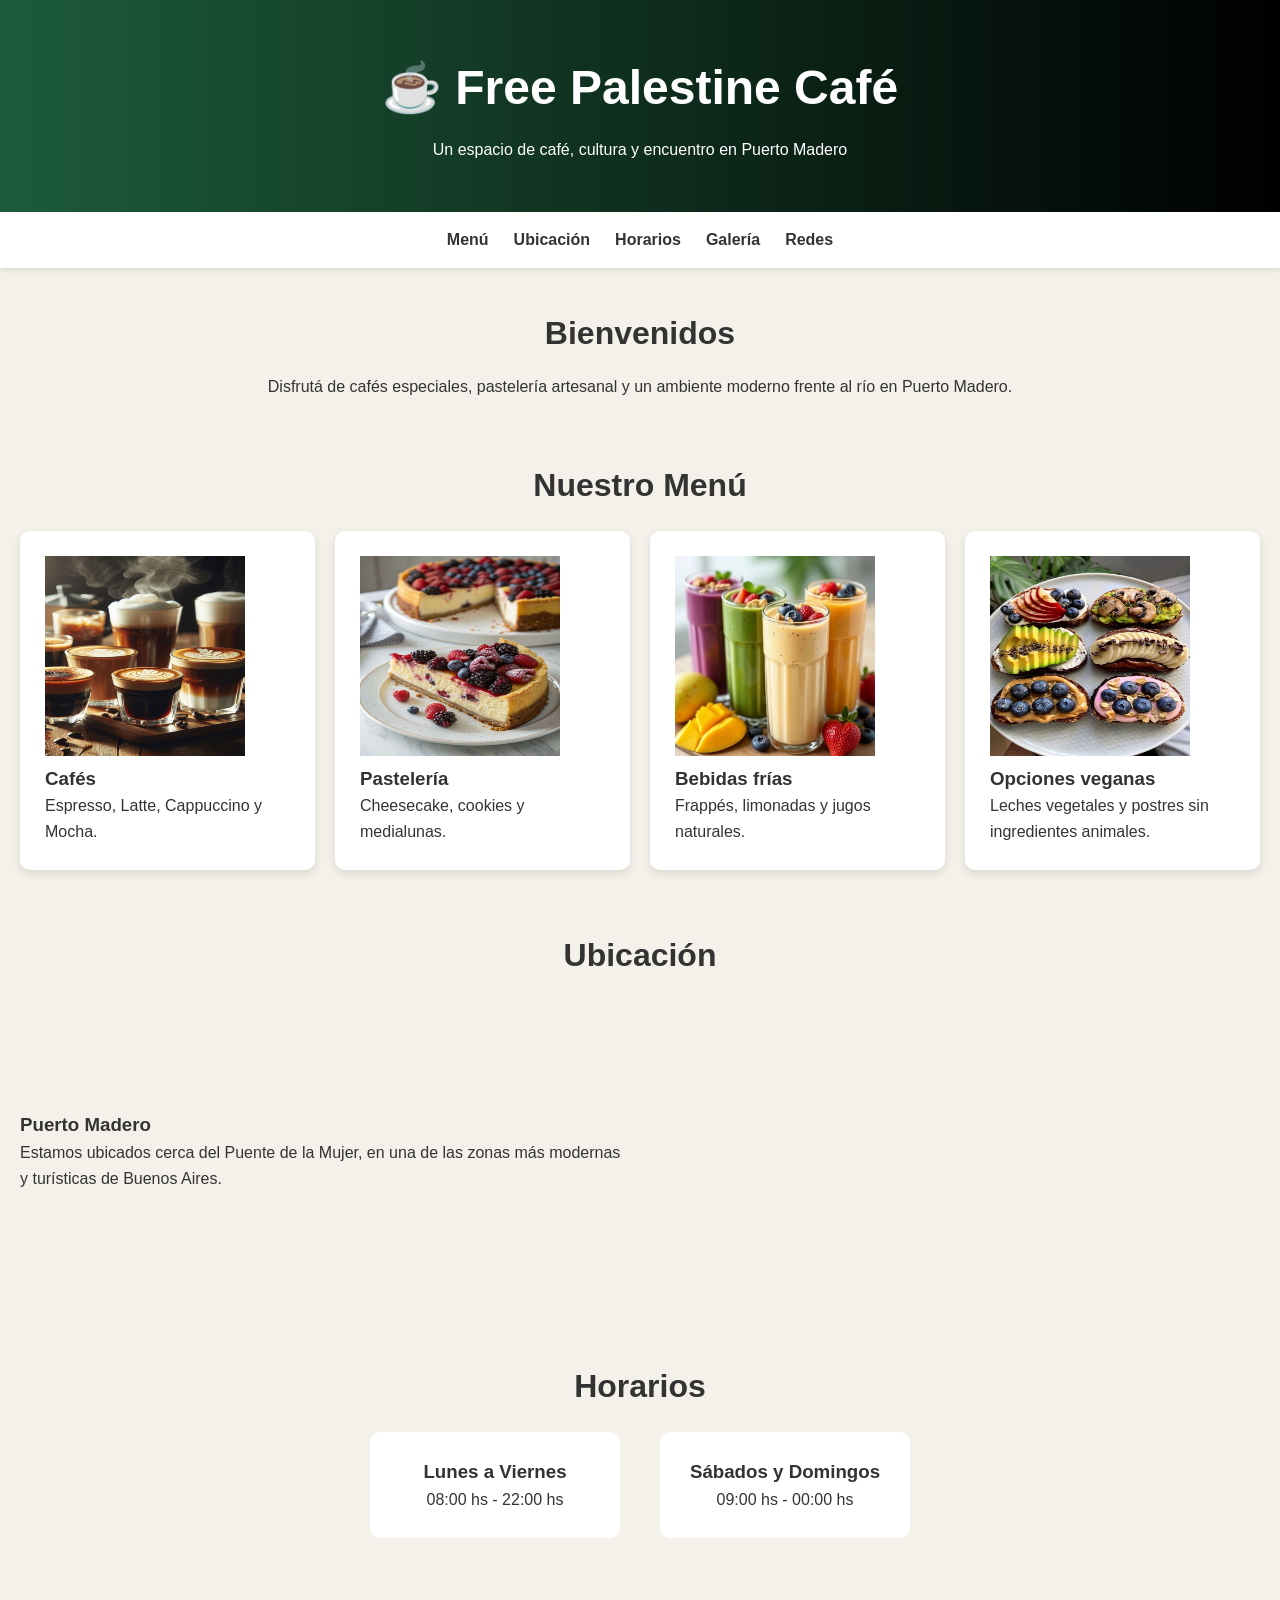
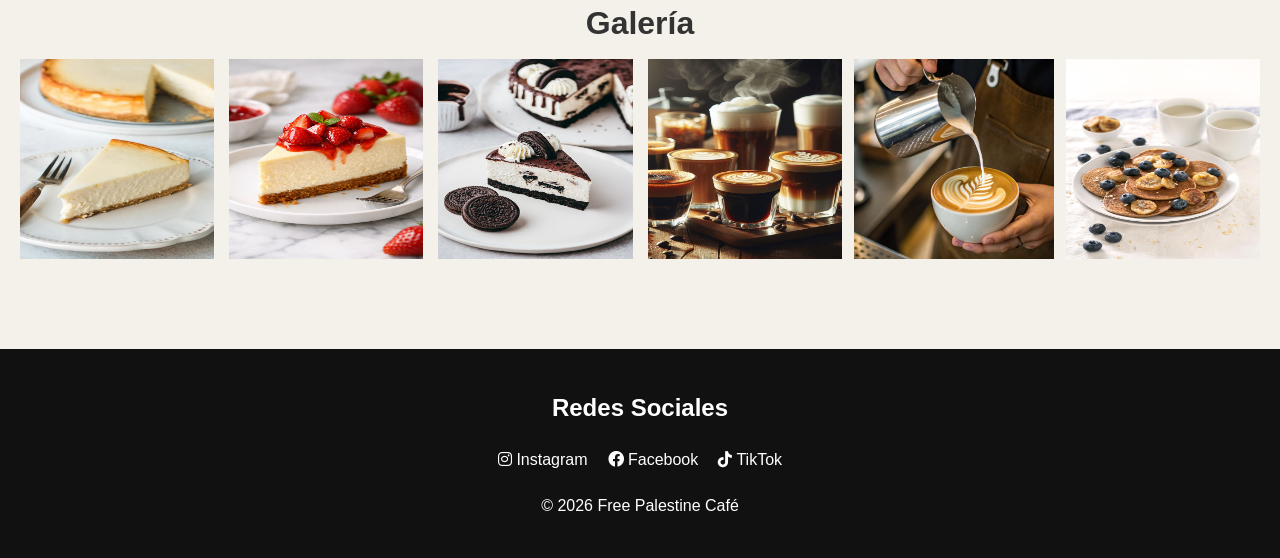
==== index.html @ 164da71c "primer commit" ====
<!DOCTYPE html>
<html lang="es">

<head>
    <meta charset="UTF-8">
    <meta name="viewport" content="width=device-width, initial-scale=1.0">
    <title>Free Palestine Café</title>
    <link rel="stylesheet" href="./CSS/style.css">
    <link rel="stylesheet" href="https://cdnjs.cloudflare.com/ajax/libs/font-awesome/6.0.0/css/all.min.css">

</head>

<body>

    <!-- HEADER -->
    <header>
        <h1>☕ Free Palestine Café</h1>
        <p>Un espacio de café, cultura y encuentro en Puerto Madero</p>
    </header>

    <!-- NAV -->
    <nav>
        <a href="#menu">Menú</a>
        <a href="#ubicacion">Ubicación</a>
        <a href="#horarios">Horarios</a>
        <a href="#galeria">Galería</a>
        <a href="#redes">Redes</a>
    </nav>

    <!-- MAIN -->
    <main>

        <!-- HERO -->
        <section class="hero">
            <h2>Bienvenidos</h2>
            <p>
                Disfrutá de cafés especiales, pastelería artesanal y un ambiente moderno
                frente al río en Puerto Madero.
            </p>
        </section>

        <section id="menu">
            <h2>Nuestro Menú</h2>

            <div class="menu-grid">

                <article class="card"><a href="./bebidas.html">
                    <img src="./img/Coffee time.jfif" alt="">
                    <h3>Cafés</h3>
                    <p>Espresso, Latte, Cappuccino y Mocha.</p>
                    </a>
                </article>

                <article class="card"><a href="./bebidas.html">
                    <img src="./img/cheesecake raspberry.jfif" alt="">
                    <h3>Pastelería</h3>
                    <p>Cheesecake, cookies y medialunas.</p>
                </a>
                </article>

                <article class="card"><a href="./bebidas.html">
                    <img src="./img/iced smoothies.jfif" alt="">
                    <h3>Bebidas frías</h3>
                    <p>Frappés, limonadas y jugos naturales.</p>
                </a>
                </article>

                <article class="card"><a href="./bebidas.html">
                    <img src="./img/tostadas veganas (1).jfif" alt="">
                    <h3>Opciones veganas</h3>
                    <p>Leches vegetales y postres sin ingredientes animales.</p>
                </a>
                </article>

            </div>
        </section>

        <!-- UBICACION -->
        <section id="ubicacion">
            <h2>Ubicación</h2>

            <div class="ubicacion-flex">

                <div class="texto-ubicacion">
                    <h3>Puerto Madero</h3>
                    <p>
                        Estamos ubicados cerca del Puente de la Mujer,
                        en una de las zonas más modernas y turísticas de Buenos Aires.
                    </p>
                </div>

                <iframe
                    src="https://www.google.com/maps/embed?pb=!1m18!1m12!1m3!1d3282.675159501353!2d-58.364756!3d-34.611778!2m3!1f0!2f0!3f0!3m2!1i1024!2i768!4f13.1!3m3!1m2!1s0x95a33537e3f0d3f1%3A0x4f0a8f9c6b5d0f0!2sPuerto%20Madero!5e0!3m2!1ses!2sar!4v0000000000000"
                    allowfullscreen=""
                    loading="lazy">
                </iframe>

            </div>
        </section>

        <!-- HORARIOS -->
        <section id="horarios">
            <h2>Horarios</h2>

            <div class="horarios">
                <div>
                    <h3>Lunes a Viernes</h3>
                    <p>08:00 hs - 22:00 hs</p>
                </div>

                <div>
                    <h3>Sábados y Domingos</h3>
                    <p>09:00 hs - 00:00 hs</p>
                </div>
            </div>
        </section>

        <!-- GALERIA -->
        <section id="galeria">
            <h2>Galería</h2>

            <div class="galeria-grid">

                <div class="imagen"><img src="./img/New York Cheesecake.jfif" alt=""></div>
                <div class="imagen"><img src="./img/cheesecake strawberry.jfif" alt=""></div>
                <div class="imagen"><img src="./img/cheesecake.jfif" alt=""></div>
                <div class="imagen"><img src="./img/Coffee time.jfif" alt=""></div>
                <div class="imagen"><img src="./img/coffee.jfif" alt=""></div>
                <div class="imagen"><img src="./img/panqueque veganas.jfif" alt=""></div>

            </div>
        </section>

    </main>

    <!-- FOOTER -->
    <footer id="redes">

        <h2>Redes Sociales</h2>

        <div class="redes">
            <a href="#"><i class="fa-brands fa-instagram"></i>  Instagram</a>
            <a href="#"><i class="fa-brands fa-facebook"></i>  Facebook</a>
            <a href="#"><i class="fa-brands fa-tiktok"></i>  TikTok</a>
        </div>

        <p>© 2026 Free Palestine Café</p>

    </footer>

</body>

</html>
---- CSS/style.css ----
/* RESETEO DE TODA LA PAGINA */
* {
    margin: 0;
    padding: 0;
    box-sizing: border-box;
}

/* BODY (CUERPO) */
body {
    font-family: Arial, Helvetica, sans-serif;
    background-color: #f4f1ea;
    color: #333;
    line-height: 1.6;
}

/* HEADER (CABECERA) */
header {
    background: linear-gradient(to right, #1d5c3c, #000);
    color: white;
    text-align: center;
    padding: 50px 20px;
}

header h1 {
    font-size: 3rem;
    margin-bottom: 10px;
}


nav {
    background-color: white;
    padding: 15px;
    display: flex;
    justify-content: center;
    gap: 25px;
    box-shadow: 0 2px 5px rgba(0, 0, 0, 0.1);
}

nav a {
    text-decoration: none;
    color: #333;
    font-weight: bold;
}

nav a:hover {
    color: #1d5c3c;
}

/* MAIN (PRINCIPAL) */
main {
    padding: 40px 20px;
}


.hero {
    text-align: center;
    margin-bottom: 60px;
}

.hero h2 {
    font-size: 2rem;
    margin-bottom: 15px;
}

/* TITULOS */
section h2 {
    margin-bottom: 20px;
    text-align: center;
    font-size: 2rem;
}

/* MENU GRID */
.menu-grid {
    display: grid;
    grid-template-columns: repeat(auto-fit, minmax(220px, 1fr));
    gap: 20px;
    margin-bottom: 60px;
    
    
}

.card {
    background-color: white;
    padding: 25px;
    border-radius: 10px;
    box-shadow: 0 4px 10px rgba(0,0,0,0.1);
    align-items: center;
}

/* UBICACION FLEX */
.ubicacion-flex {
    display: flex;
    gap: 30px;
    align-items: center;
    flex-wrap: wrap;
    margin-bottom: 60px;
}

.texto-ubicacion {
    flex: 1;
}

iframe {
    flex: 1;
    min-width: 300px;
    height: 300px;
    border: 0;
    border-radius: 10px;
}

/* HORARIOS */
.horarios {
    display: flex;
    justify-content: center;
    gap: 40px;
    flex-wrap: wrap;
    margin-bottom: 60px;
}

.horarios div {
    background-color: white;
    padding: 25px;
    border-radius: 10px;
    width: 250px;
    text-align: center;
}

/* GALERIA GRID */
.galeria-grid {
    display: grid;
    grid-template-columns: repeat(auto-fit, minmax(180px, 1fr));
    gap: 15px;
    margin-bottom: 60px;
}

.imagen {
    height: 180px;
    background-color: #d9d9d9;
    border-radius: 10px;
    display: flex;
    justify-content: center;
    align-items: center;
    font-weight: bold;
}

/* FOOTER */
footer {
    background-color: #111;
    color: white;
    text-align: center;
    padding: 40px 20px;
}

.redes {
    display: flex;
    justify-content: center;
    gap: 20px;
    margin: 20px 0;
}

.redes a {
    color: white;
    text-decoration: none;
}

.redes a:hover {
    color: #4caf50;
}

img {
    width: 200px;
    height: 200px;
}

article{
    display: flex;
    flex-direction: column;
    align-items: center;
}

a {
    text-decoration: none;
    color: #333;
}
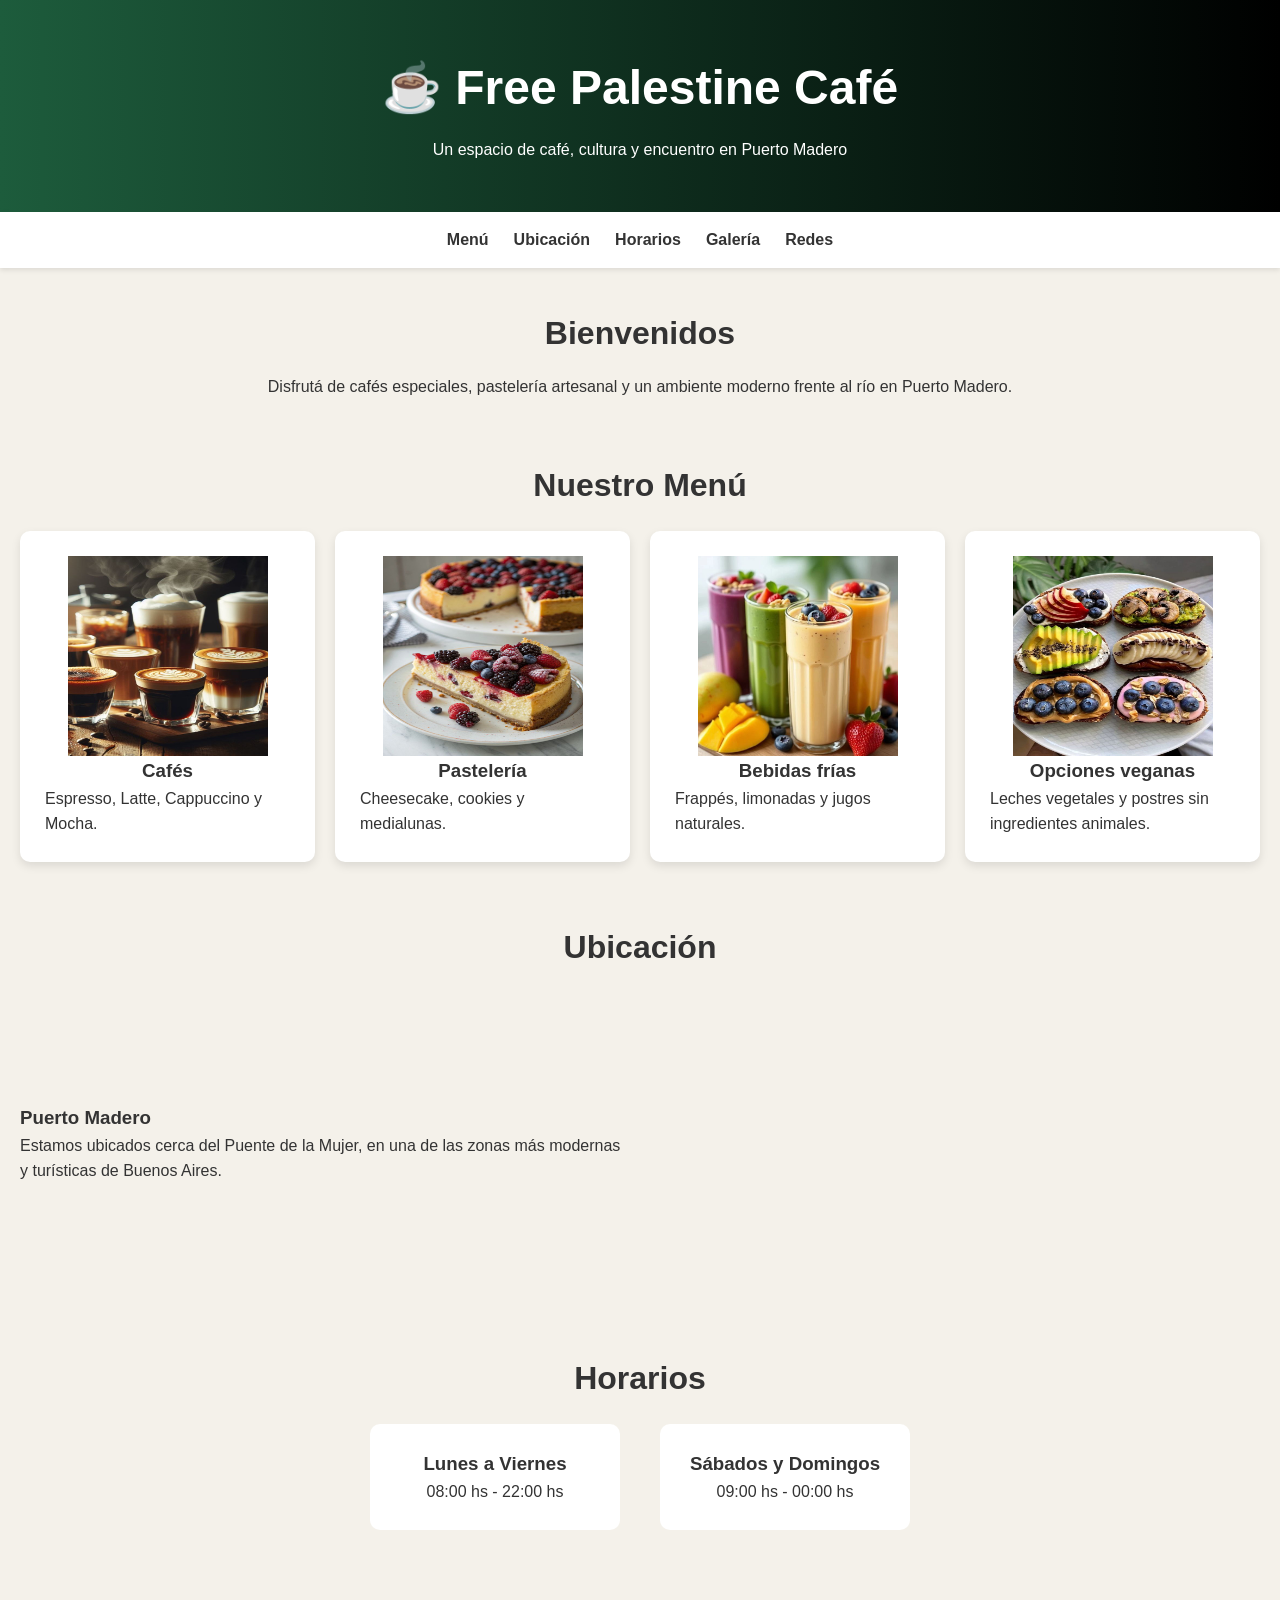
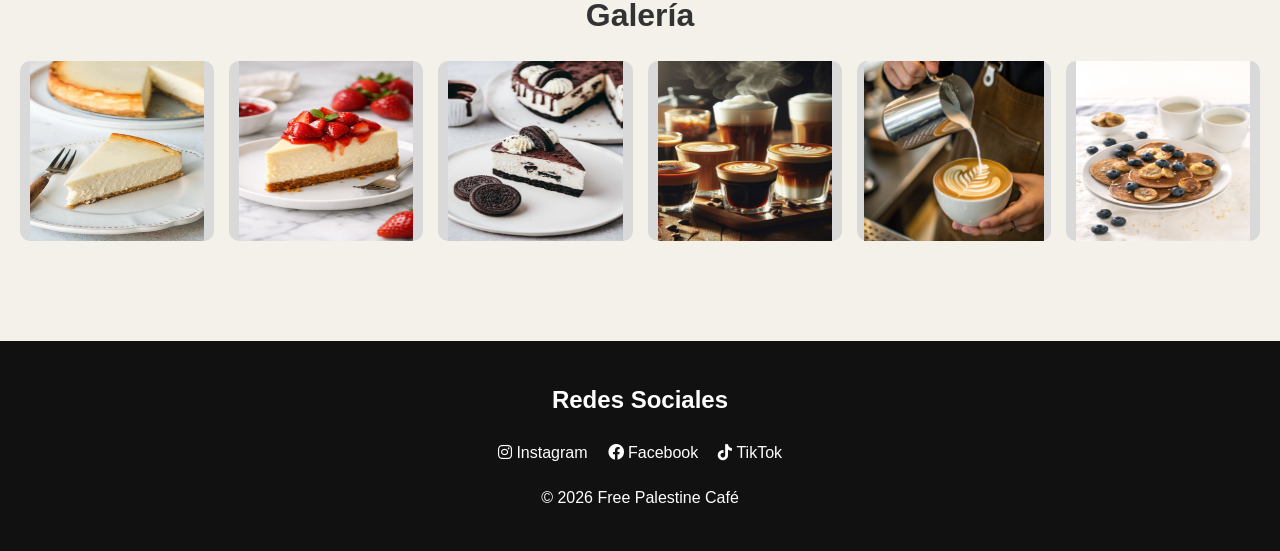
==== commit 2c866489: "cambiando stilos" ====
--- a/index.html
+++ b/index.html
@@ -44,28 +44,28 @@
 
             <div class="menu-grid">
 
-                <article class="card"><a href="./bebidas.html">
+                <article class="card"><a  href="./bebidas.html">
                     <img src="./img/Coffee time.jfif" alt="">
                     <h3>Cafés</h3>
                     <p>Espresso, Latte, Cappuccino y Mocha.</p>
                     </a>
                 </article>
 
-                <article class="card"><a href="./bebidas.html">
+                <article class="card"><a  href="./bebidas.html">
                     <img src="./img/cheesecake raspberry.jfif" alt="">
                     <h3>Pastelería</h3>
                     <p>Cheesecake, cookies y medialunas.</p>
                 </a>
                 </article>
 
-                <article class="card"><a href="./bebidas.html">
+                <article class="card"><a   href="./bebidas.html">
                     <img src="./img/iced smoothies.jfif" alt="">
                     <h3>Bebidas frías</h3>
                     <p>Frappés, limonadas y jugos naturales.</p>
                 </a>
                 </article>
 
-                <article class="card"><a href="./bebidas.html">
+                <article class="card"><a  href="./bebidas.html">
                     <img src="./img/tostadas veganas (1).jfif" alt="">
                     <h3>Opciones veganas</h3>
                     <p>Leches vegetales y postres sin ingredientes animales.</p>
--- a/CSS/style.css
+++ b/CSS/style.css
@@ -84,7 +84,14 @@
     padding: 25px;
     border-radius: 10px;
     box-shadow: 0 4px 10px rgba(0,0,0,0.1);
-    align-items: center;
+    
+
+    a{
+        display: flex;
+        flex-direction: column;
+        justify-content: center;
+        align-items: center;
+    }
 }
 
 /* UBICACION FLEX */
@@ -131,6 +138,9 @@
     grid-template-columns: repeat(auto-fit, minmax(180px, 1fr));
     gap: 15px;
     margin-bottom: 60px;
+    img {
+        padding: 10px;
+    }
 }
 
 .imagen {
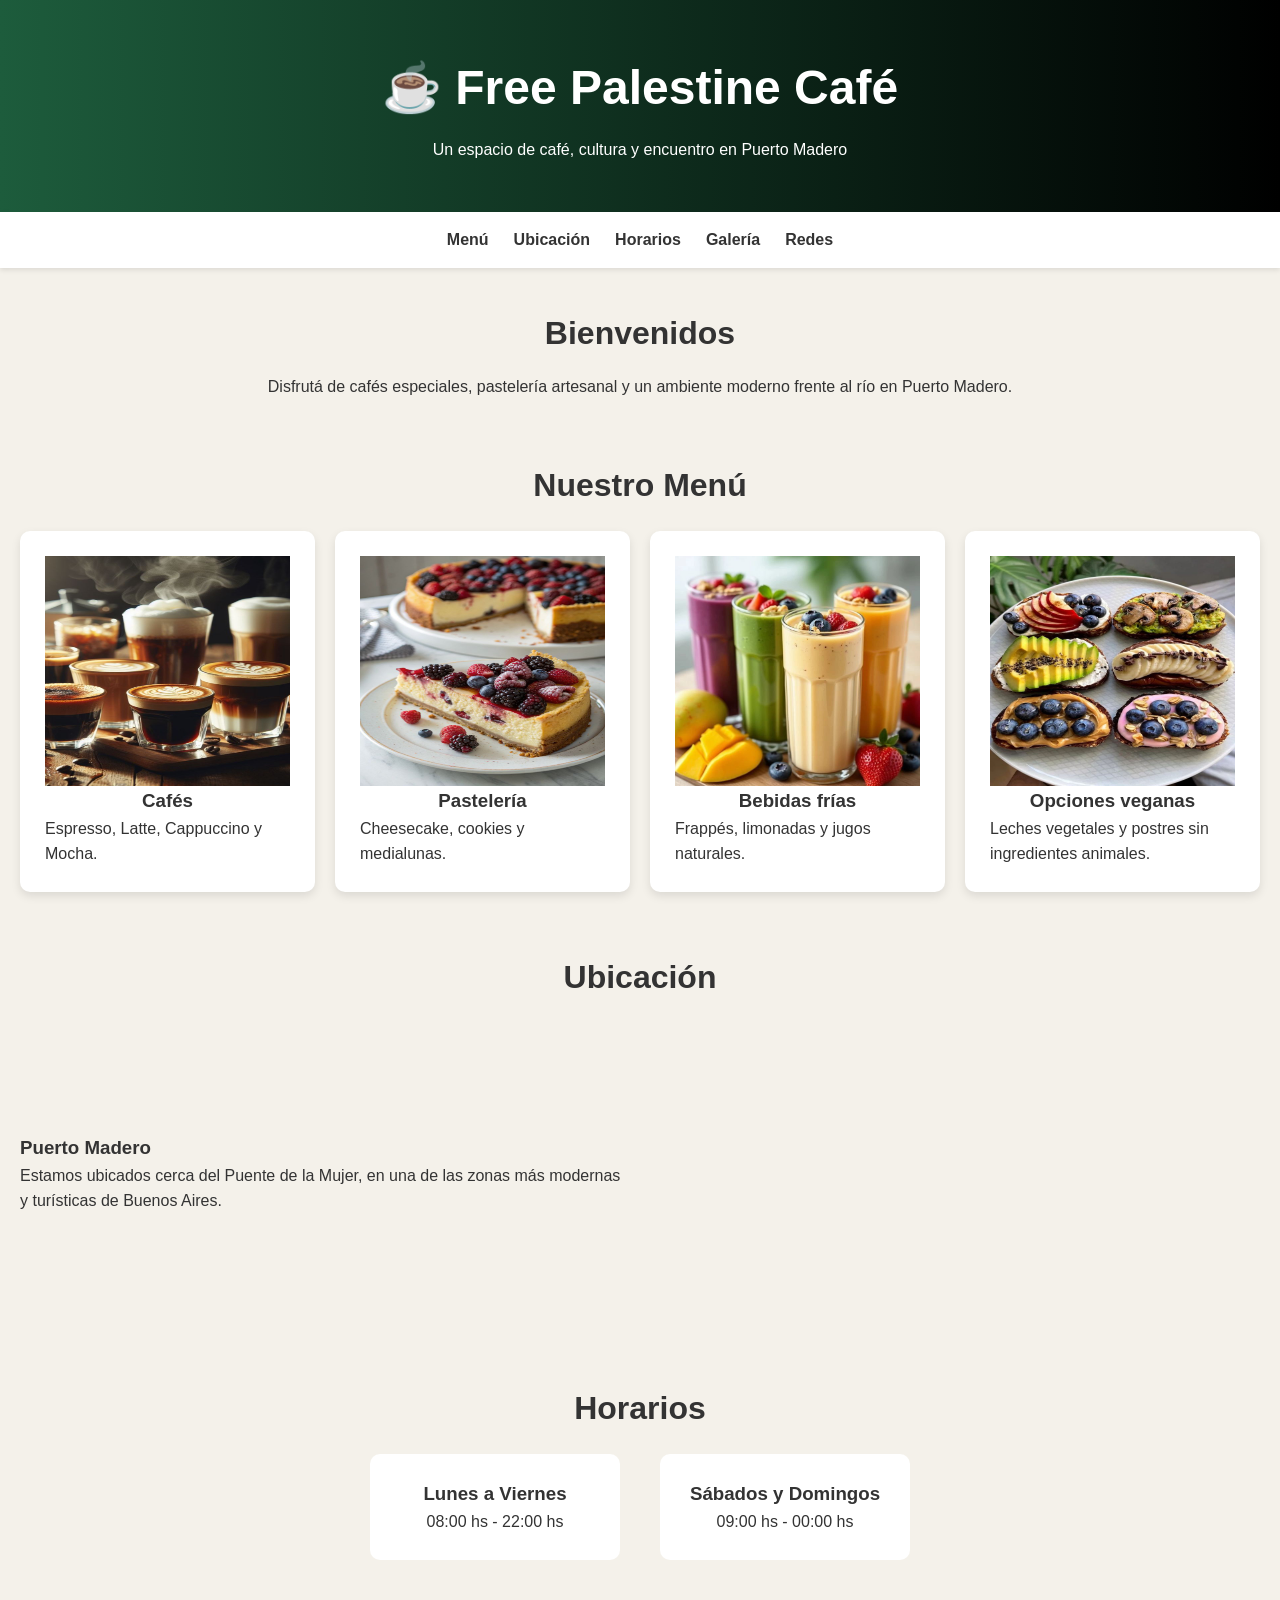
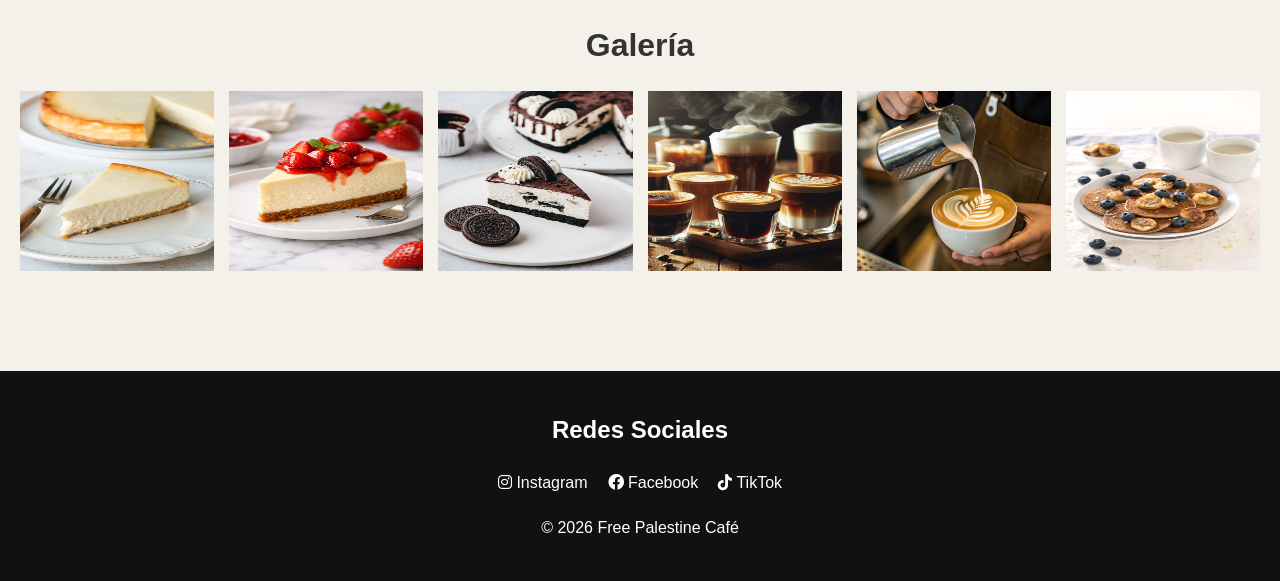
==== commit b903d5a1: "nombre del titulo" ====
--- a/index.html
+++ b/index.html
@@ -4,7 +4,7 @@
 <head>
     <meta charset="UTF-8">
     <meta name="viewport" content="width=device-width, initial-scale=1.0">
-    <title>Free Palestine Café</title>
+    <title>coffeeteria</title>
     <link rel="stylesheet" href="./CSS/style.css">
     <link rel="stylesheet" href="https://cdnjs.cloudflare.com/ajax/libs/font-awesome/6.0.0/css/all.min.css">
 
--- a/CSS/style.css
+++ b/CSS/style.css
@@ -91,8 +91,14 @@
         flex-direction: column;
         justify-content: center;
         align-items: center;
+
+        img{
+            width: 100%;
+            height: 230px;
+        }
     }
 }
+
 
 /* UBICACION FLEX */
 .ubicacion-flex {
@@ -138,12 +144,11 @@
     grid-template-columns: repeat(auto-fit, minmax(180px, 1fr));
     gap: 15px;
     margin-bottom: 60px;
-    img {
-        padding: 10px;
-    }
+   
 }
 
 .imagen {
+    
     height: 180px;
     background-color: #d9d9d9;
     border-radius: 10px;
@@ -151,6 +156,11 @@
     justify-content: center;
     align-items: center;
     font-weight: bold;
+
+    img{
+        width: 100%;
+        height: 180px;
+    }
 }
 
 /* FOOTER */
@@ -177,10 +187,6 @@
     color: #4caf50;
 }
 
-img {
-    width: 200px;
-    height: 200px;
-}
 
 article{
     display: flex;
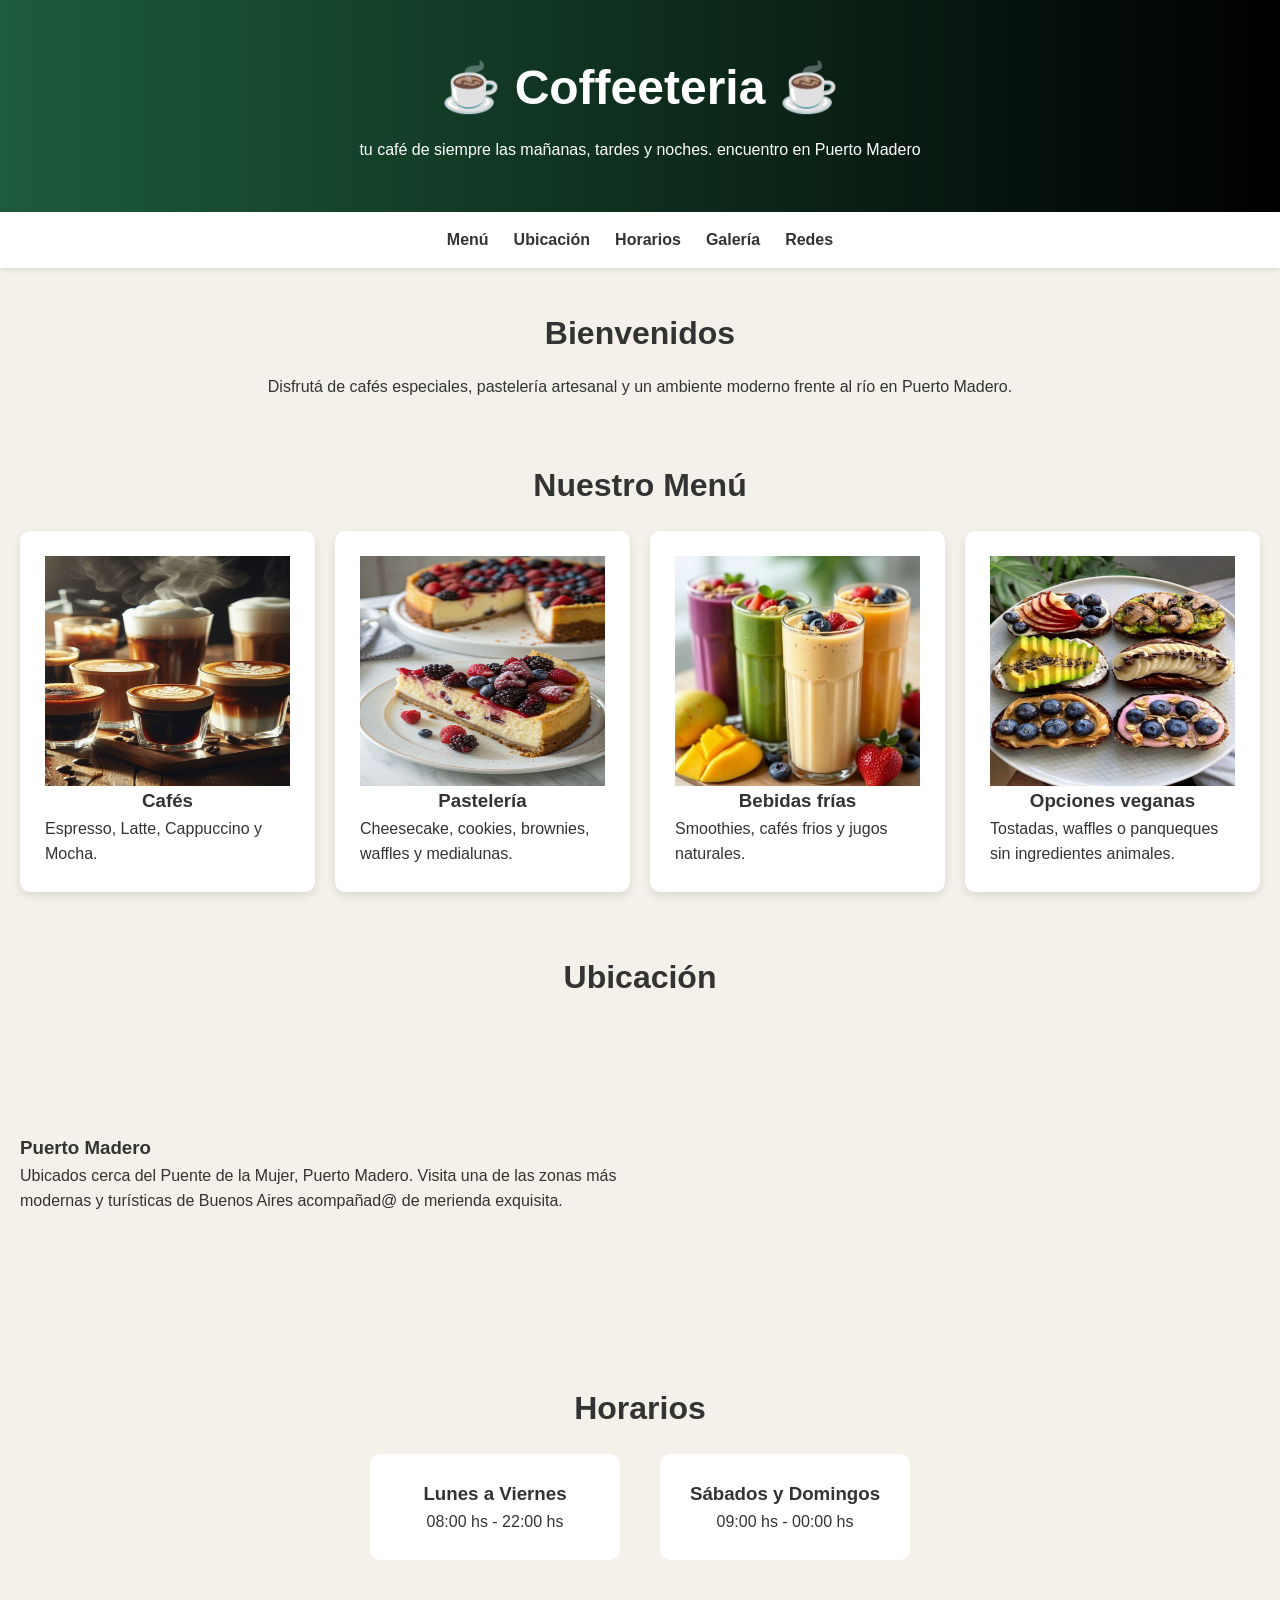
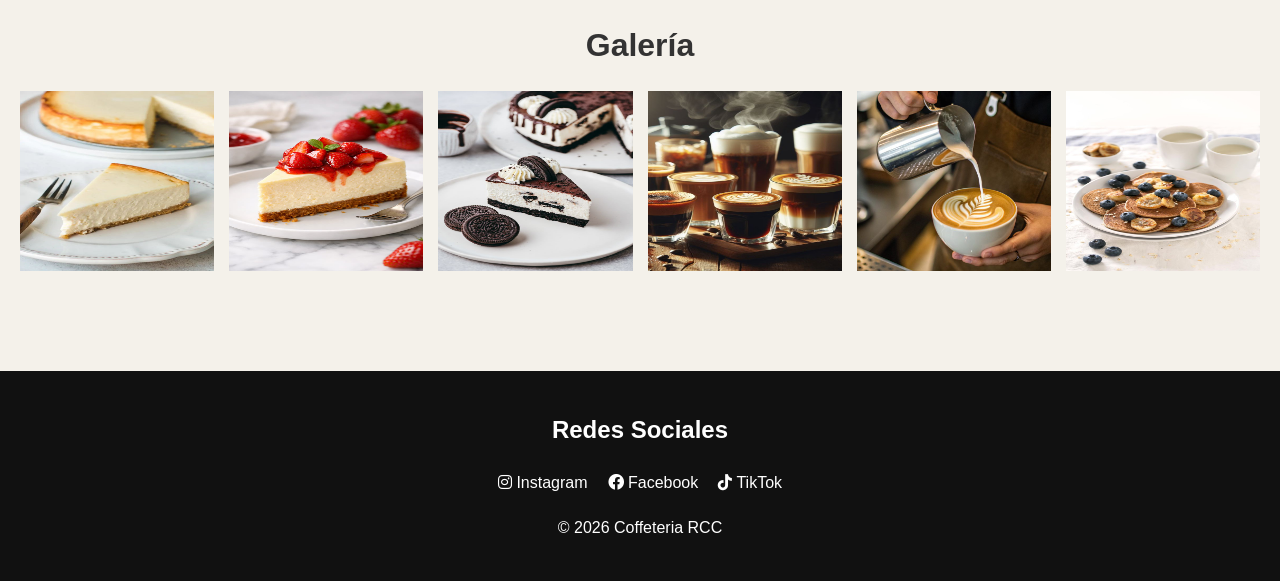
==== commit d14fc95f: "cambios en h2/h3" ====
--- a/index.html
+++ b/index.html
@@ -14,8 +14,8 @@
 
     <!-- HEADER -->
     <header>
-        <h1>☕ Free Palestine Café</h1>
-        <p>Un espacio de café, cultura y encuentro en Puerto Madero</p>
+        <h1>☕ Coffeeteria ☕</h1>
+        <p>tu café de siempre las mañanas, tardes y noches. encuentro en Puerto Madero</p>
     </header>
 
     <!-- NAV -->
@@ -54,21 +54,21 @@
                 <article class="card"><a  href="./bebidas.html">
                     <img src="./img/cheesecake raspberry.jfif" alt="">
                     <h3>Pastelería</h3>
-                    <p>Cheesecake, cookies y medialunas.</p>
+                    <p>Cheesecake, cookies, brownies, waffles y medialunas.</p>
                 </a>
                 </article>
 
                 <article class="card"><a   href="./bebidas.html">
                     <img src="./img/iced smoothies.jfif" alt="">
                     <h3>Bebidas frías</h3>
-                    <p>Frappés, limonadas y jugos naturales.</p>
+                    <p>Smoothies, cafés frios y jugos naturales.</p>
                 </a>
                 </article>
 
                 <article class="card"><a  href="./bebidas.html">
                     <img src="./img/tostadas veganas (1).jfif" alt="">
                     <h3>Opciones veganas</h3>
-                    <p>Leches vegetales y postres sin ingredientes animales.</p>
+                    <p>Tostadas, waffles o panqueques sin ingredientes animales.</p>
                 </a>
                 </article>
 
@@ -84,8 +84,8 @@
                 <div class="texto-ubicacion">
                     <h3>Puerto Madero</h3>
                     <p>
-                        Estamos ubicados cerca del Puente de la Mujer,
-                        en una de las zonas más modernas y turísticas de Buenos Aires.
+                        Ubicados cerca del Puente de la Mujer, Puerto Madero.
+                        Visita una de las zonas más modernas y turísticas de Buenos Aires acompañad@ de merienda exquisita.
                     </p>
                 </div>
 
@@ -144,7 +144,7 @@
             <a href="#"><i class="fa-brands fa-tiktok"></i>  TikTok</a>
         </div>
 
-        <p>© 2026 Free Palestine Café</p>
+        <p>© 2026 Coffeteria RCC </p>
 
     </footer>
 
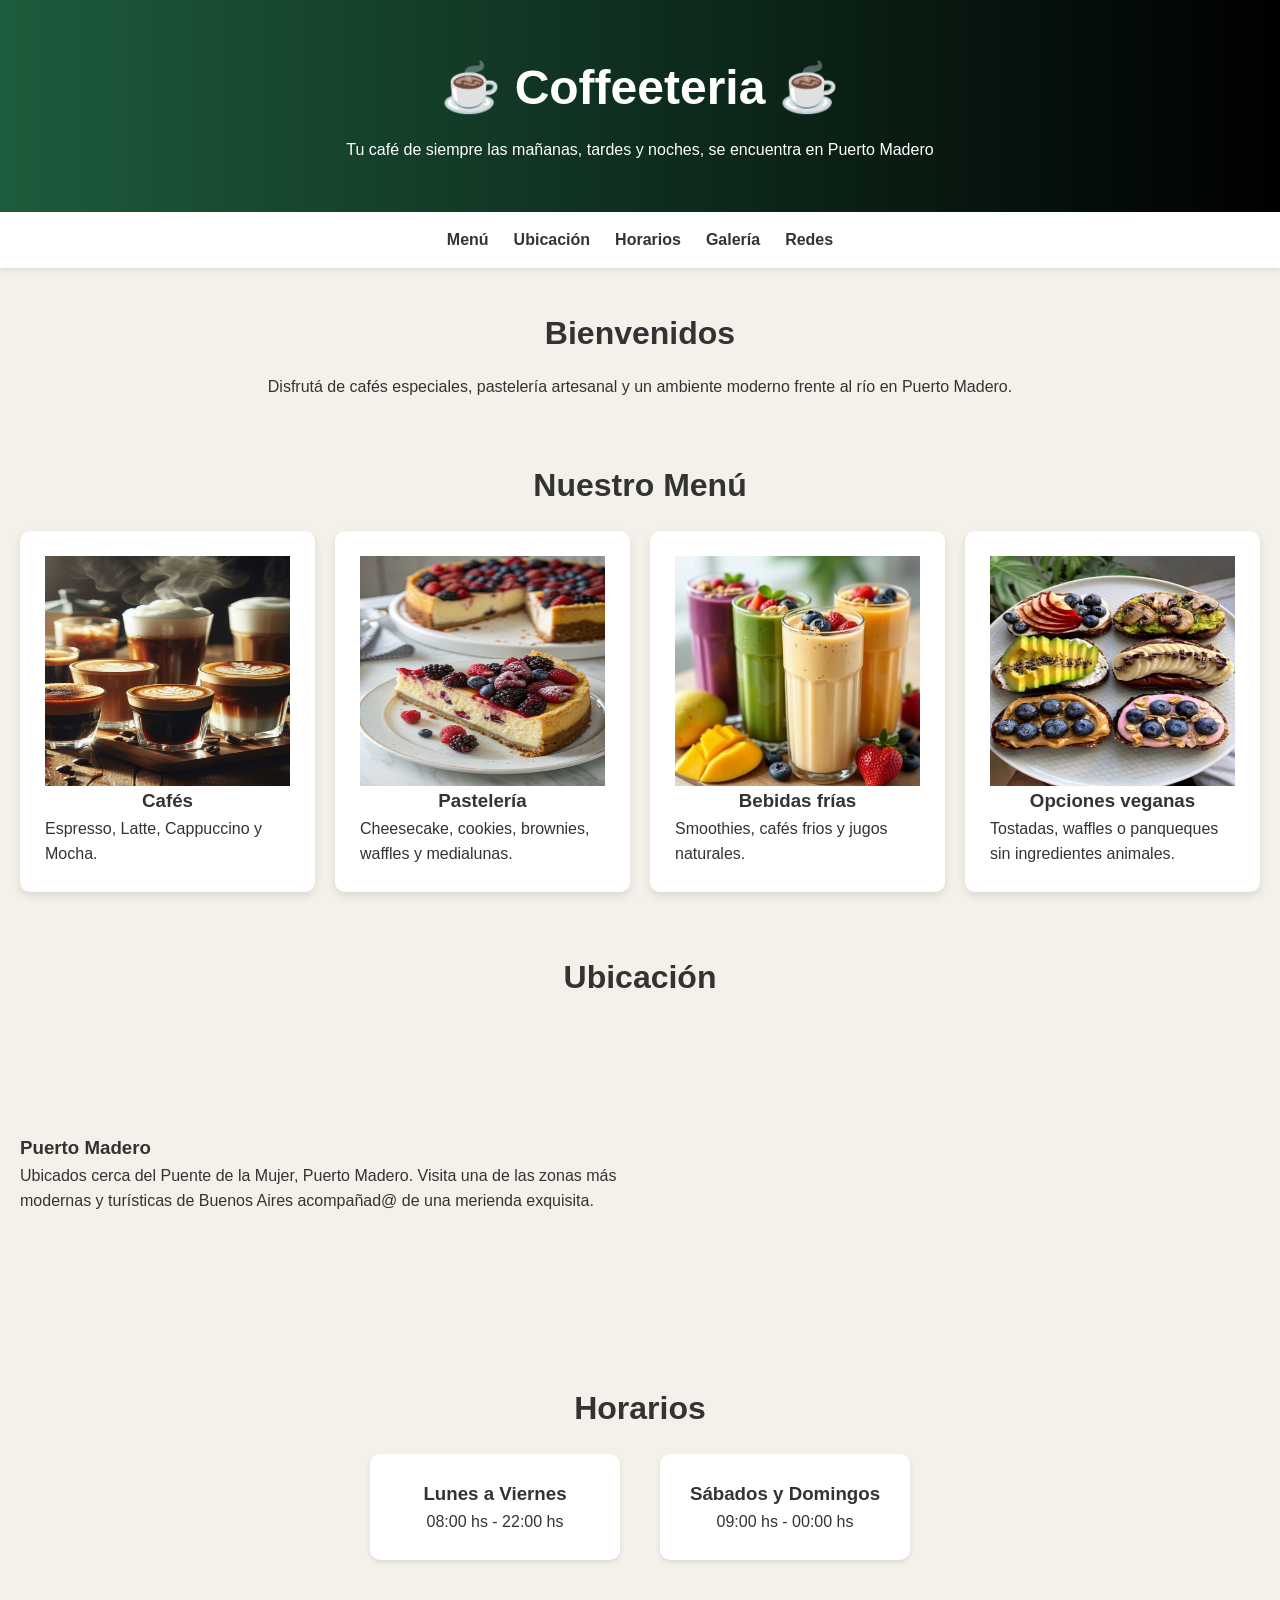
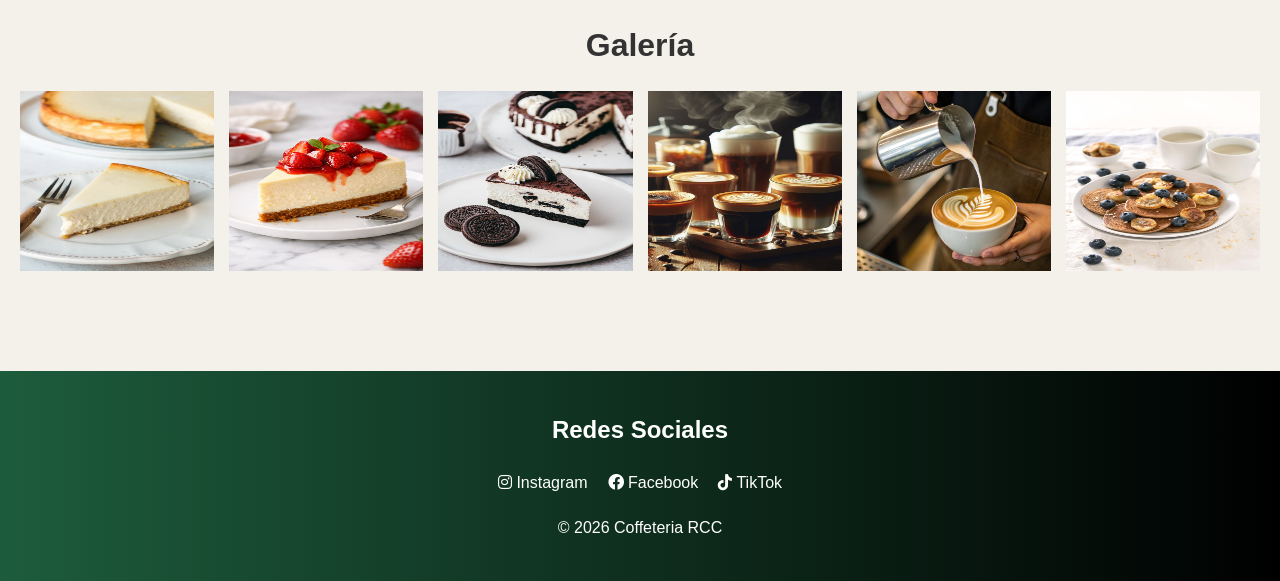
==== commit 83320f69: "diseño y texto" ====
--- a/index.html
+++ b/index.html
@@ -15,7 +15,7 @@
     <!-- HEADER -->
     <header>
         <h1>☕ Coffeeteria ☕</h1>
-        <p>tu café de siempre las mañanas, tardes y noches. encuentro en Puerto Madero</p>
+        <p>Tu café de siempre las mañanas, tardes y noches, se encuentra en Puerto Madero</p>
     </header>
 
     <!-- NAV -->
@@ -85,7 +85,7 @@
                     <h3>Puerto Madero</h3>
                     <p>
                         Ubicados cerca del Puente de la Mujer, Puerto Madero.
-                        Visita una de las zonas más modernas y turísticas de Buenos Aires acompañad@ de merienda exquisita.
+                        Visita una de las zonas más modernas y turísticas de Buenos Aires acompañad@ de una merienda exquisita.
                     </p>
                 </div>
 
--- a/CSS/style.css
+++ b/CSS/style.css
@@ -24,6 +24,7 @@
 header h1 {
     font-size: 3rem;
     margin-bottom: 10px;
+    font-weight: bold;
 }
 
 
@@ -128,6 +129,7 @@
     gap: 40px;
     flex-wrap: wrap;
     margin-bottom: 60px;
+    
 }
 
 .horarios div {
@@ -136,6 +138,7 @@
     border-radius: 10px;
     width: 250px;
     text-align: center;
+    box-shadow: 0 2px 5px rgba(0, 0, 0, 0.1);
 }
 
 /* GALERIA GRID */
@@ -165,7 +168,7 @@
 
 /* FOOTER */
 footer {
-    background-color: #111;
+    background: linear-gradient(to right, #1d5c3c, #000); 
     color: white;
     text-align: center;
     padding: 40px 20px;
@@ -197,4 +200,6 @@
 a {
     text-decoration: none;
     color: #333;
-}+}
+
+
